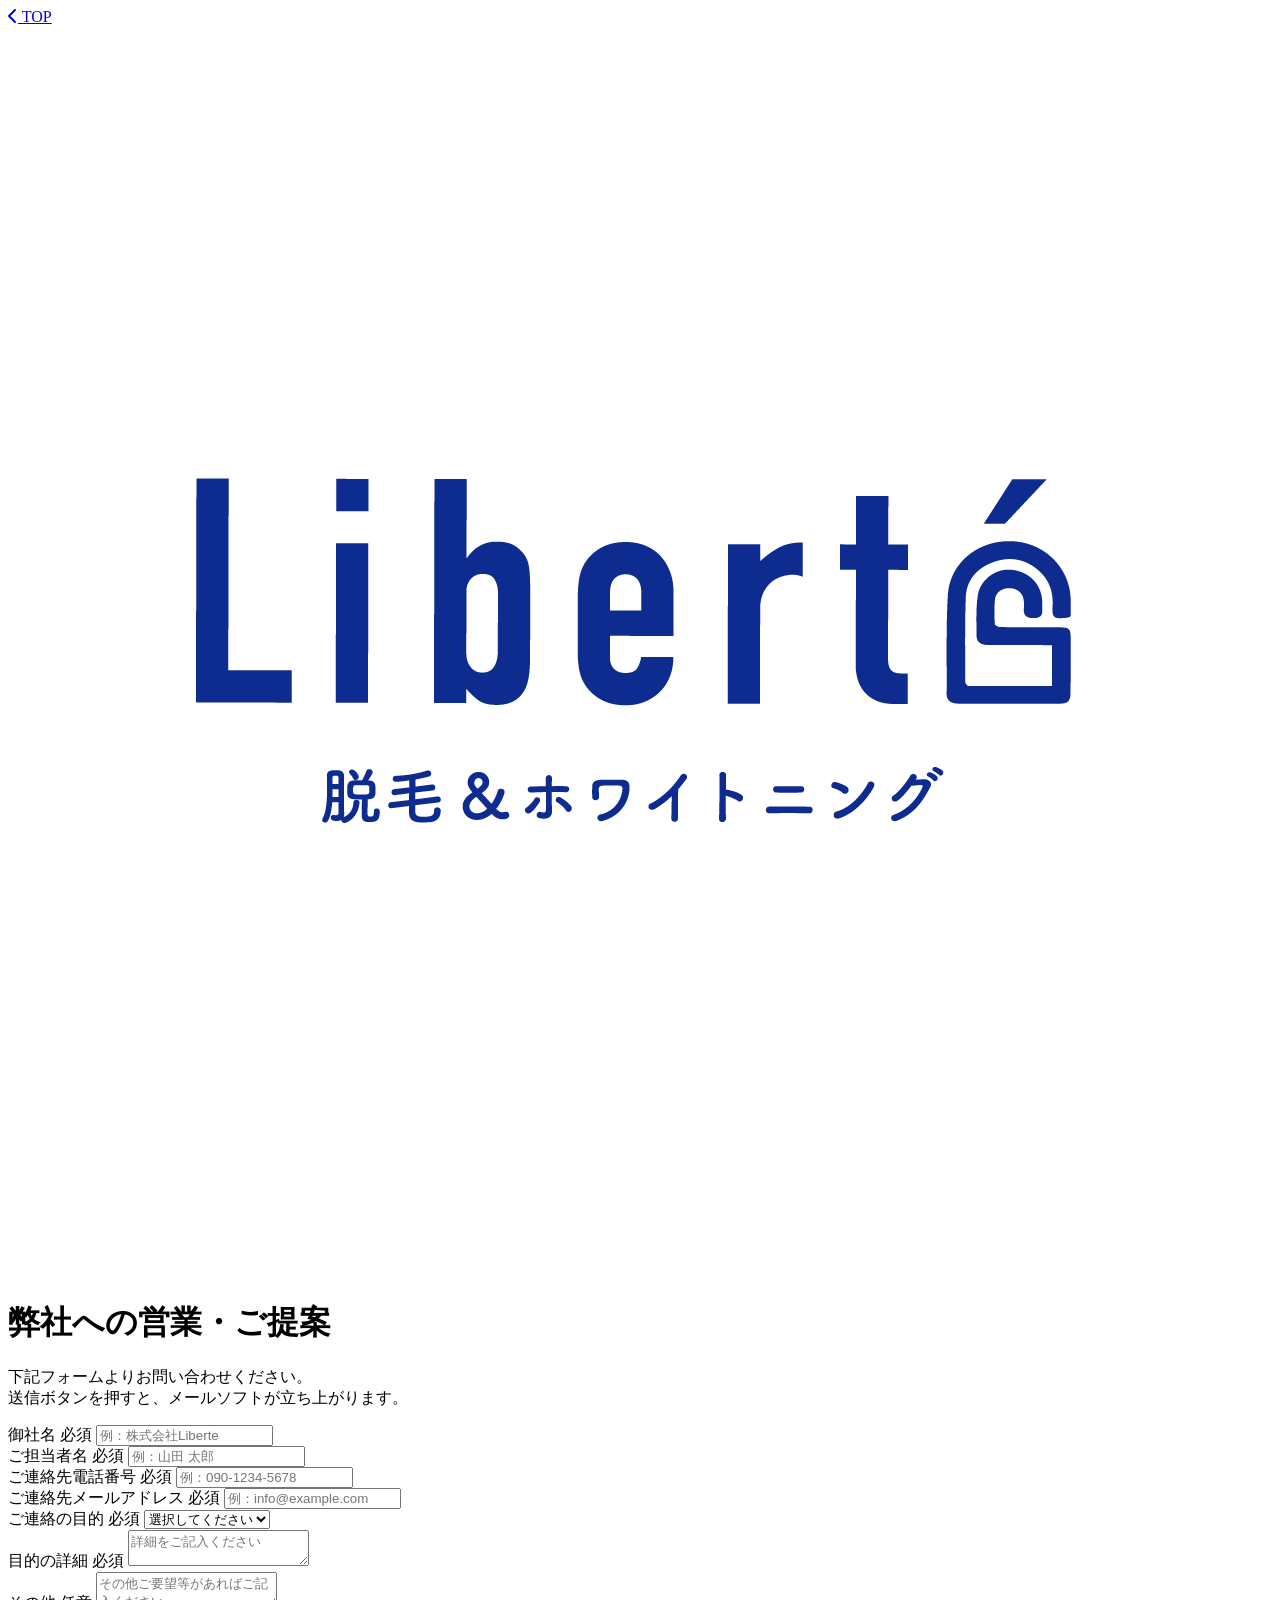
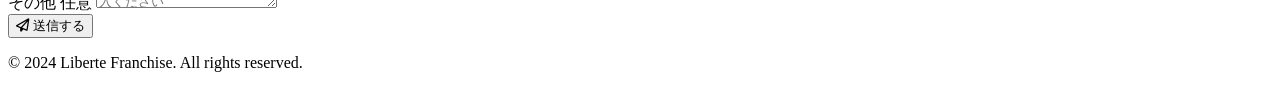
==== contact.html @ bc68806a "Add files via upload" ====
<!DOCTYPE html>
<html lang="ja">
<head>
  <meta charset="UTF-8" />
  <meta name="viewport" content="width=device-width, initial-scale=1.0" />
  <meta name="description" content="Liberte 営業・ご提案・お問い合わせフォーム" />
  <title>お問い合わせ | Liberte FC</title>
  <link rel="stylesheet" href="https://cdnjs.cloudflare.com/ajax/libs/font-awesome/6.4.0/css/all.min.css" />
  <link rel="stylesheet" href="contact.css" />
</head>
<body>

  <!-- Header -->
  <header class="contact-header">
    <a href="index.html" class="back-btn">
      <i class="fa-solid fa-chevron-left"></i> TOP
    </a>
    <img src="images/logo.png" alt="Liberte ロゴ" class="header-logo" />
  </header>

  <!-- Main -->
  <main class="contact-container">
    <h1 class="page-title">弊社への営業・ご提案</h1>
    <p class="page-desc">
      下記フォームよりお問い合わせください。<br>
      送信ボタンを押すと、メールソフトが立ち上がります。
    </p>

    <!-- Form -->
    <form class="contact-form" action="mailto:info@4410-corp.jp" method="post" enctype="text/plain">
      
      <!-- 御社名 -->
      <div class="form-group">
        <label class="form-label" for="company">
          御社名 <span class="required-badge">必須</span>
        </label>
        <input type="text" id="company" name="御社名" class="form-input" placeholder="例：株式会社Liberte" required />
      </div>

      <!-- ご担当者名 -->
      <div class="form-group">
        <label class="form-label" for="name">
          ご担当者名 <span class="required-badge">必須</span>
        </label>
        <input type="text" id="name" name="ご担当者名" class="form-input" placeholder="例：山田 太郎" required />
      </div>

      <!-- 電話番号 -->
      <div class="form-group">
        <label class="form-label" for="phone">
          ご連絡先電話番号 <span class="required-badge">必須</span>
        </label>
        <input type="tel" id="phone" name="ご連絡先電話番号" class="form-input" placeholder="例：090-1234-5678" required />
      </div>

      <!-- メールアドレス -->
      <div class="form-group">
        <label class="form-label" for="email">
          ご連絡先メールアドレス <span class="required-badge">必須</span>
        </label>
        <input type="email" id="email" name="ご連絡先メールアドレス" class="form-input" placeholder="例：info@example.com" required />
      </div>

      <!-- ご連絡の目的 -->
      <div class="form-group">
        <label class="form-label" for="purpose">
          ご連絡の目的 <span class="required-badge">必須</span>
        </label>
        <select id="purpose" name="ご連絡の目的" class="form-select" required>
          <option value="" disabled selected>選択してください</option>
          <option value="営業">営業</option>
          <option value="提案">ご提案</option>
          <option value="問い合わせ">お問い合わせ</option>
          <option value="その他">その他</option>
        </select>
      </div>

      <!-- 目的の詳細 -->
      <div class="form-group">
        <label class="form-label" for="details">
          目的の詳細 <span class="required-badge">必須</span>
        </label>
        <textarea id="details" name="目的の詳細" class="form-textarea" placeholder="詳細をご記入ください" required></textarea>
      </div>

      <!-- その他 -->
      <div class="form-group">
        <label class="form-label" for="other">
          その他 <span class="optional-badge">任意</span>
        </label>
        <textarea id="other" name="その他" class="form-textarea" placeholder="その他ご要望等があればご記入ください"></textarea>
      </div>

      <!-- Submit Button -->
      <button type="submit" class="submit-btn">
        <i class="fa-regular fa-paper-plane"></i> 送信する
      </button>

    </form>
  </main>

  <!-- Footer -->
  <footer class="contact-footer">
    <p class="footer-text">© 2024 Liberte Franchise. All rights reserved.</p>
  </footer>

</body>
</html>
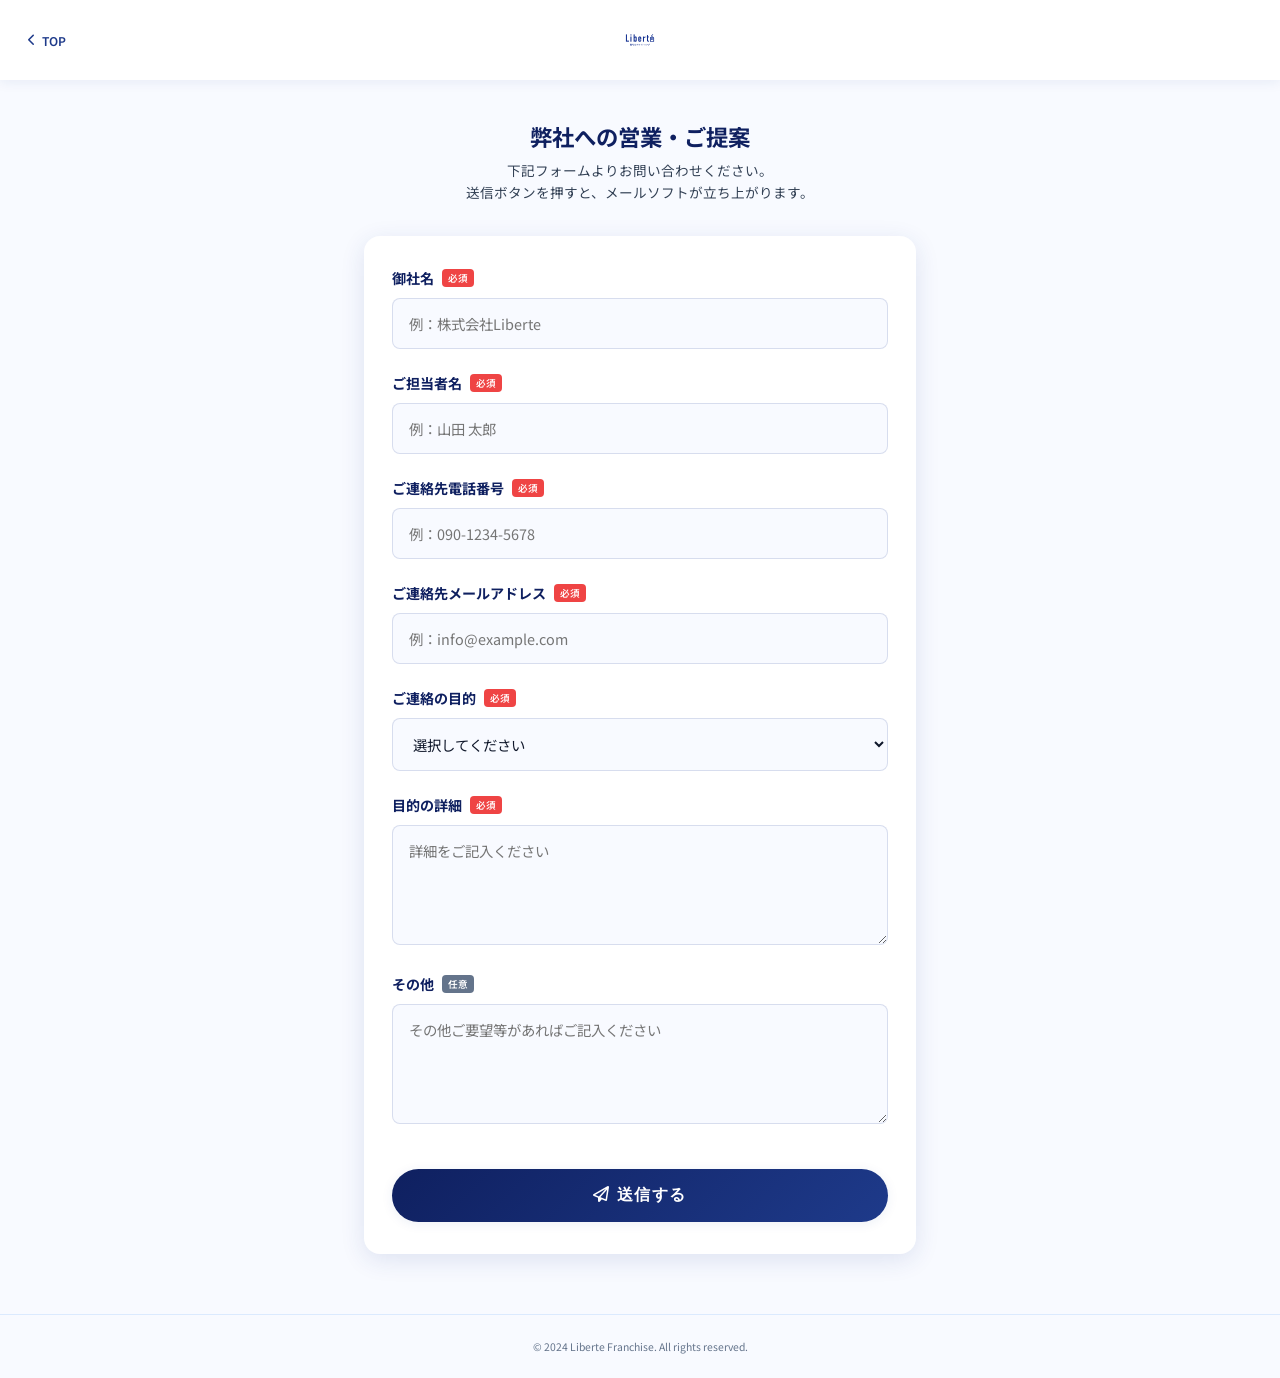
==== commit 458d3206: "Implement form submission handling with JavaScript Added JavaScript to handle form submission and cr" ====
--- a/contact.html
+++ b/contact.html
@@ -27,7 +27,7 @@
     </p>
 
     <!-- Form -->
-    <form class="contact-form" action="mailto:info@4410-corp.jp" method="post" enctype="text/plain">
+    <form class="contact-form" id="contactForm">
       
       <!-- 御社名 -->
       <div class="form-group">
@@ -104,5 +104,33 @@
     <p class="footer-text">© 2024 Liberte Franchise. All rights reserved.</p>
   </footer>
 
+  <script>
+    document.getElementById('contactForm').addEventListener('submit', function(e) {
+      e.preventDefault(); // デフォルトのフォーム送信をキャンセル
+      
+      const company = document.getElementById('company').value || '';
+      const name = document.getElementById('name').value || '';
+      const phone = document.getElementById('phone').value || '';
+      const email = document.getElementById('email').value || '';
+      const purpose = document.getElementById('purpose').value || '';
+      const details = document.getElementById('details').value || '';
+      const other = document.getElementById('other').value || '';
+
+      // 件名と本文を作成
+      const subject = `【お問い合わせ】${company} ${name}様より`;
+      let body = `下記の内容でお問い合わせを受け付けました。\n\n`;
+      body += `【御社名】\n${company}\n\n`;
+      body += `【ご担当者名】\n${name}\n\n`;
+      body += `【ご連絡先電話番号】\n${phone}\n\n`;
+      body += `【ご連絡先メールアドレス】\n${email}\n\n`;
+      body += `【ご連絡の目的】\n${purpose}\n\n`;
+      body += `【目的の詳細】\n${details}\n\n`;
+      body += `【その他】\n${other}\n`;
+
+      // mailtoリンクを構築してリダイレクト（文字化けとセキュリティ警告を防止）
+      const mailtoUrl = `mailto:info@4410-corp.jp?subject=${encodeURIComponent(subject)}&body=${encodeURIComponent(body)}`;
+      window.location.href = mailtoUrl;
+    });
+  </script>
 </body>
 </html>
--- a/contact.css
+++ b/contact.css
@@ -0,0 +1,205 @@
+/* ==========================================
+   Liberte Contact Site - contact.css
+   ========================================== */
+
+@import url('https://fonts.googleapis.com/css2?family=Noto+Sans+JP:wght@300;400;500;700;900&family=Inter:wght@300;400;500;600;700&display=swap');
+
+:root {
+  --navy:        #1e3a8a;
+  --navy-dark:   #0f2060;
+  --navy-mid:    #2c4fb5;
+  --navy-light:  #3b5fc0;
+  --sky:         #dbeafe;
+  --sky-light:   #eff6ff;
+  --white:       #ffffff;
+  --off-white:   #f8faff;
+  --text-dark:   #0f172a;
+  --text-mid:    #334155;
+  --text-soft:   #64748b;
+  --danger:      #ef4444;
+
+  --shadow-sm:   0 2px 12px rgba(30,58,138,0.08);
+  --shadow-md:   0 6px 24px rgba(30,58,138,0.12);
+  --radius:      16px;
+  --radius-sm:   8px;
+
+  --max-w:       600px;
+}
+
+*, *::before, *::after { box-sizing: border-box; margin: 0; padding: 0; }
+
+body {
+  font-family: 'Noto Sans JP', 'Inter', sans-serif;
+  background: var(--off-white);
+  color: var(--text-dark);
+  min-height: 100vh;
+  display: flex;
+  flex-direction: column;
+  align-items: center;
+}
+
+/* Header */
+.contact-header {
+  width: 100%;
+  background: var(--white);
+  padding: 20px 24px;
+  display: flex;
+  justify-content: center;
+  align-items: center;
+  box-shadow: var(--shadow-sm);
+  position: relative;
+  z-index: 10;
+}
+
+.header-logo {
+  height: 40px;
+  width: auto;
+}
+
+/* Back Button */
+.back-btn {
+  position: absolute;
+  left: 16px;
+  display: flex;
+  align-items: center;
+  gap: 6px;
+  color: var(--navy);
+  text-decoration: none;
+  font-size: 0.75rem;
+  font-weight: 600;
+  padding: 8px 12px;
+  border-radius: 40px;
+  transition: all 0.2s ease;
+}
+
+.back-btn:hover {
+  background: var(--sky-light);
+}
+
+/* Main Container */
+.contact-container {
+  width: 100%;
+  max-width: var(--max-w);
+  padding: 40px 24px 60px;
+  flex: 1;
+}
+
+.page-title {
+  font-size: 1.4rem;
+  font-weight: 700;
+  color: var(--navy-dark);
+  text-align: center;
+  margin-bottom: 8px;
+}
+
+.page-desc {
+  font-size: 0.85rem;
+  color: var(--text-mid);
+  text-align: center;
+  margin-bottom: 32px;
+  line-height: 1.6;
+}
+
+/* Form Styles */
+.contact-form {
+  background: var(--white);
+  padding: 32px 28px;
+  border-radius: var(--radius);
+  box-shadow: var(--shadow-md);
+}
+
+.form-group {
+  margin-bottom: 24px;
+}
+
+.form-label {
+  display: flex;
+  align-items: center;
+  gap: 8px;
+  font-size: 0.88rem;
+  font-weight: 700;
+  color: var(--navy-dark);
+  margin-bottom: 10px;
+}
+
+.required-badge {
+  background: var(--danger);
+  color: var(--white);
+  font-size: 0.6rem;
+  padding: 2px 6px;
+  border-radius: 4px;
+  font-weight: 600;
+}
+
+.optional-badge {
+  background: var(--text-soft);
+  color: var(--white);
+  font-size: 0.6rem;
+  padding: 2px 6px;
+  border-radius: 4px;
+  font-weight: 600;
+}
+
+.form-input,
+.form-select,
+.form-textarea {
+  width: 100%;
+  padding: 14px 16px;
+  font-size: 0.9rem;
+  font-family: inherit;
+  color: var(--text-dark);
+  border: 1.5px solid rgba(30,58,138,0.15);
+  border-radius: var(--radius-sm);
+  background: var(--off-white);
+  transition: all 0.2s ease;
+}
+
+.form-input:focus,
+.form-select:focus,
+.form-textarea:focus {
+  outline: none;
+  border-color: var(--navy-light);
+  background: var(--white);
+  box-shadow: 0 0 0 3px rgba(59,95,192,0.1);
+}
+
+.form-textarea {
+  resize: vertical;
+  min-height: 120px;
+}
+
+/* Submit Button */
+.submit-btn {
+  width: 100%;
+  padding: 16px;
+  background: linear-gradient(135deg, var(--navy-dark) 0%, var(--navy) 100%);
+  color: var(--white);
+  border: none;
+  border-radius: 40px;
+  font-size: 1rem;
+  font-weight: 700;
+  letter-spacing: 0.1em;
+  cursor: pointer;
+  box-shadow: var(--shadow-sm);
+  transition: all 0.2s ease;
+  margin-top: 16px;
+}
+
+.submit-btn:hover {
+  transform: translateY(-2px);
+  box-shadow: var(--shadow-md);
+  background: linear-gradient(135deg, var(--navy) 0%, var(--navy-mid) 100%);
+}
+
+/* Footer */
+.contact-footer {
+  width: 100%;
+  text-align: center;
+  padding: 24px;
+  border-top: 1px solid var(--sky);
+}
+
+.footer-text {
+  font-size: 0.65rem;
+  color: var(--text-soft);
+}
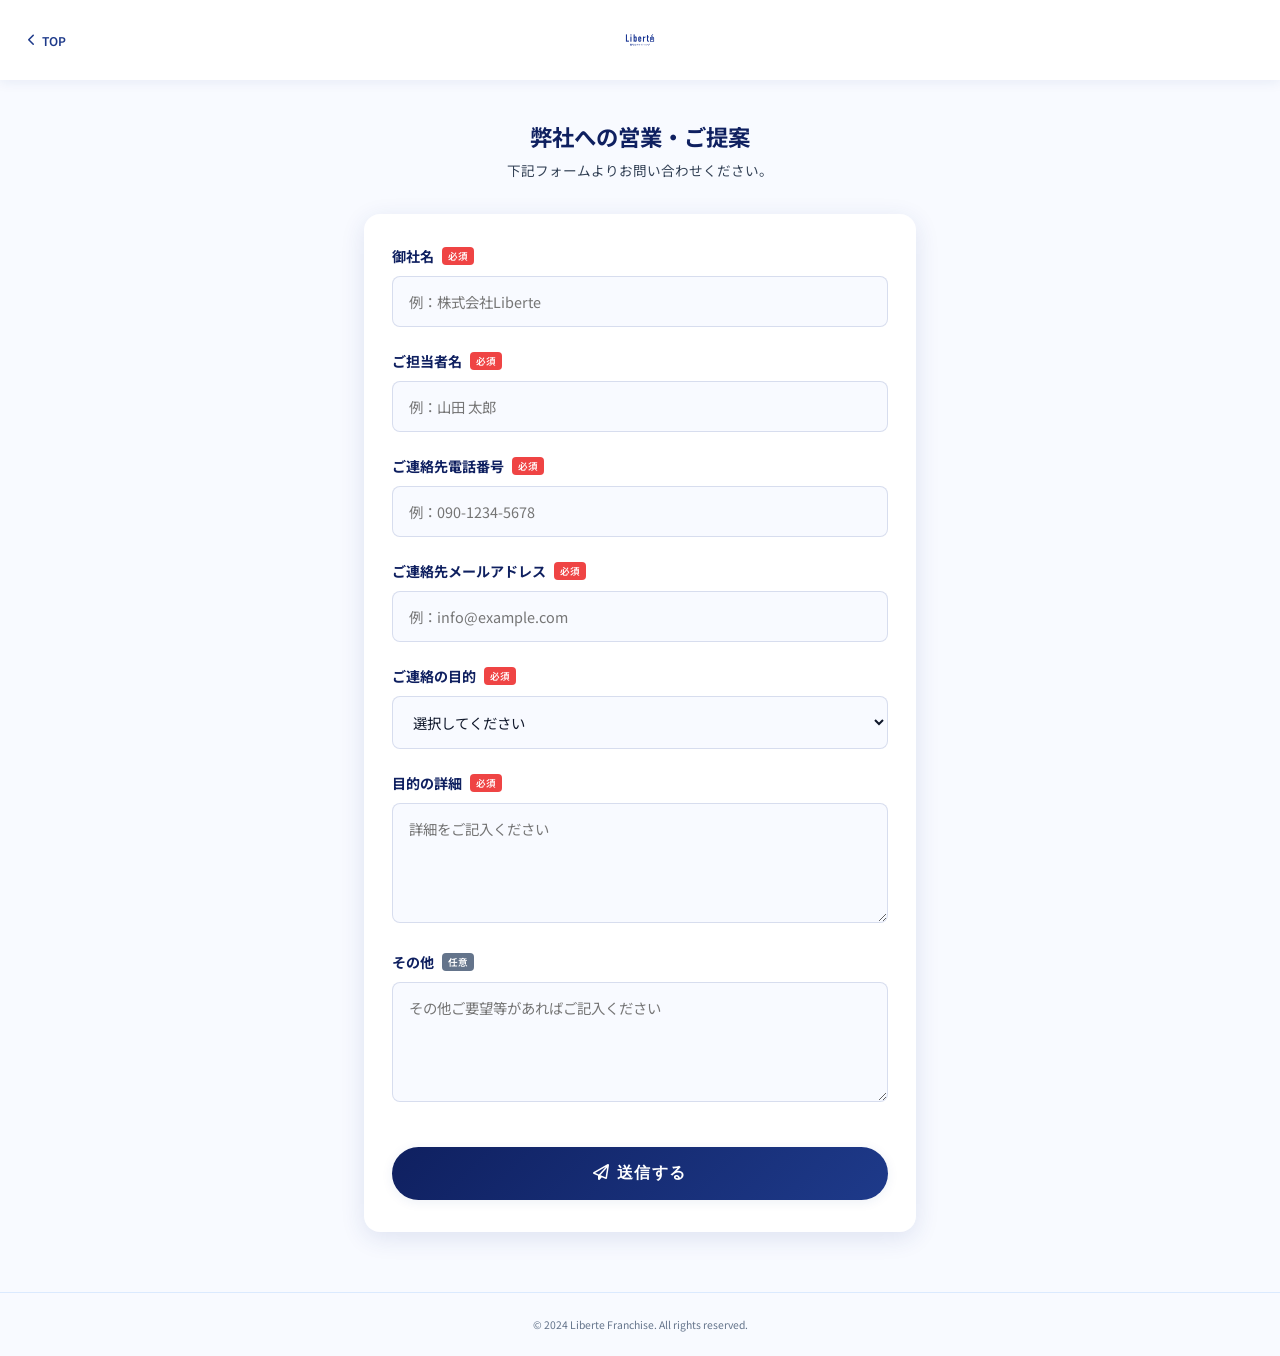
==== commit 4bcb8c32: "Update contact form submission to use Formspree" ====
--- a/contact.html
+++ b/contact.html
@@ -22,8 +22,7 @@
   <main class="contact-container">
     <h1 class="page-title">弊社への営業・ご提案</h1>
     <p class="page-desc">
-      下記フォームよりお問い合わせください。<br>
-      送信ボタンを押すと、メールソフトが立ち上がります。
+      下記フォームよりお問い合わせください。
     </p>
 
     <!-- Form -->
@@ -105,31 +104,57 @@
   </footer>
 
   <script>
-    document.getElementById('contactForm').addEventListener('submit', function(e) {
+    document.getElementById('contactForm').addEventListener('submit', async function(e) {
       e.preventDefault(); // デフォルトのフォーム送信をキャンセル
       
-      const company = document.getElementById('company').value || '';
-      const name = document.getElementById('name').value || '';
-      const phone = document.getElementById('phone').value || '';
-      const email = document.getElementById('email').value || '';
-      const purpose = document.getElementById('purpose').value || '';
-      const details = document.getElementById('details').value || '';
-      const other = document.getElementById('other').value || '';
+      const form = e.target;
+      const btn = form.querySelector('.submit-btn');
+      const originalBtnHtml = btn.innerHTML;
 
-      // 件名と本文を作成
-      const subject = `【お問い合わせ】${company} ${name}様より`;
-      let body = `下記の内容でお問い合わせを受け付けました。\n\n`;
-      body += `【御社名】\n${company}\n\n`;
-      body += `【ご担当者名】\n${name}\n\n`;
-      body += `【ご連絡先電話番号】\n${phone}\n\n`;
-      body += `【ご連絡先メールアドレス】\n${email}\n\n`;
-      body += `【ご連絡の目的】\n${purpose}\n\n`;
-      body += `【目的の詳細】\n${details}\n\n`;
-      body += `【その他】\n${other}\n`;
+      // ボタンをローディング状態にする
+      btn.innerHTML = '<i class="fa-solid fa-spinner fa-spin"></i> 送信中...';
+      btn.disabled = true;
+      btn.style.opacity = '0.7';
 
-      // mailtoリンクを構築してリダイレクト（文字化けとセキュリティ警告を防止）
-      const mailtoUrl = `mailto:info@4410-corp.jp?subject=${encodeURIComponent(subject)}&body=${encodeURIComponent(body)}`;
-      window.location.href = mailtoUrl;
+      // =========================================================
+      // 👇 ここに外部フォームサービス（Formspreeなど）のURLを設定します 👇
+      // 例: const endpoint = 'https://formspree.io/f/xxxxxxxx';
+      // =========================================================
+      const endpoint = 'https://formspree.io/f/xbdqpqkk';
+      
+      const formData = new FormData(form);
+
+      try {
+        if (!endpoint) {
+          alert('【開発者からのメッセージ】\n裏側で直接メールを送信するには、Formspreeなどの外部フォームサービスのエンドポイントURLの設定が必要です。\n（ブラウザの仕様上、HTML単体での直接メール送信はできません）');
+          btn.innerHTML = originalBtnHtml;
+          btn.disabled = false;
+          btn.style.opacity = '1';
+          return;
+        }
+
+        const response = await fetch(endpoint, {
+          method: 'POST',
+          body: formData,
+          headers: {
+            'Accept': 'application/json'
+          }
+        });
+
+        if (response.ok) {
+          alert('お問い合わせを送信しました！\n（実際はここに「送信完了画面」を出すなどのアレンジも可能です）');
+          form.reset(); // フォームを空にする
+        } else {
+          alert('送信に失敗しました。時間をおいて再度お試しください。');
+        }
+      } catch (error) {
+        alert('エラーが発生しました。通信環境をご確認ください。');
+      } finally {
+        // ボタンを元の状態に戻す
+        btn.innerHTML = originalBtnHtml;
+        btn.disabled = false;
+        btn.style.opacity = '1';
+      }
     });
   </script>
 </body>
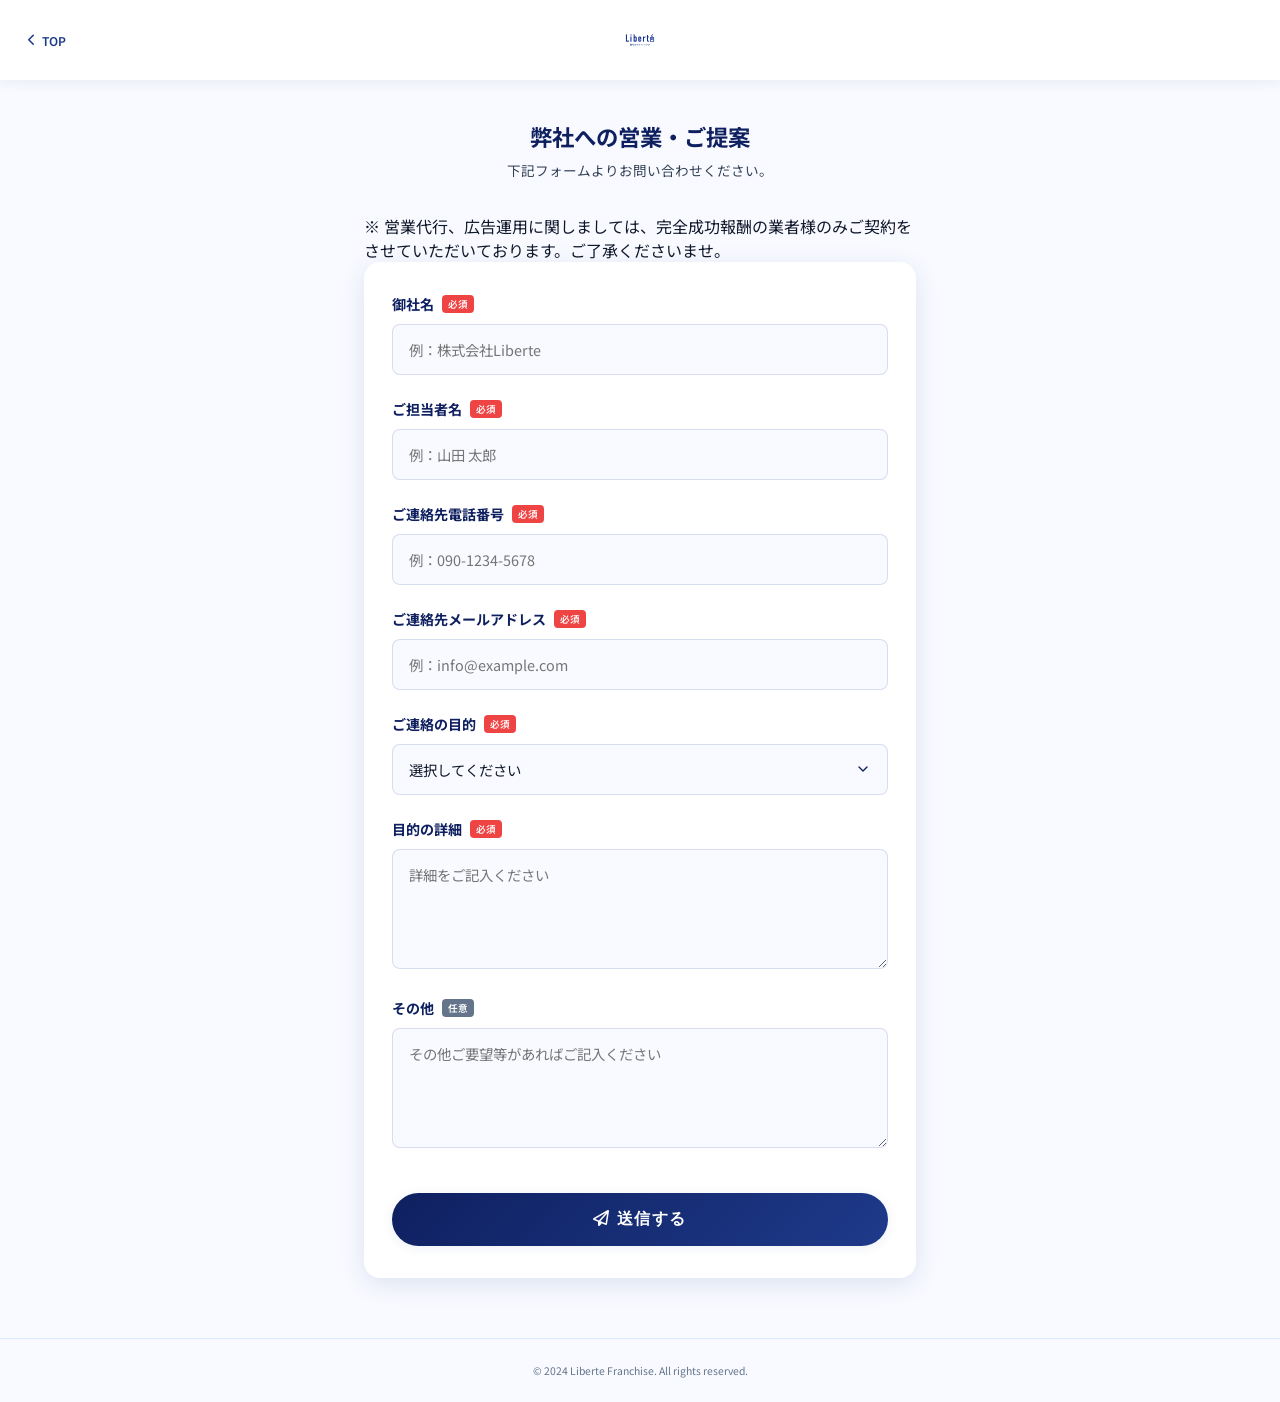
==== commit 652c1e7d: "Add contact notice for contract conditions Added a notice regarding contract conditions for sales ag" ====
--- a/contact.html
+++ b/contact.html
@@ -23,6 +23,10 @@
     <h1 class="page-title">弊社への営業・ご提案</h1>
     <p class="page-desc">
       下記フォームよりお問い合わせください。
+    </p>
+
+    <p class="contact-notice">
+      ※ 営業代行、広告運用に関しましては、完全成功報酬の業者様のみご契約をさせていただいております。ご了承くださいませ。
     </p>
 
     <!-- Form -->
--- a/contact.css
+++ b/contact.css
@@ -154,6 +154,18 @@
   transition: all 0.2s ease;
 }
 
+.form-select {
+  appearance: none;
+  -webkit-appearance: none;
+  -moz-appearance: none;
+  background-image: url("data:image/svg+xml;charset=UTF-8,%3csvg xmlns='http://www.w3.org/2000/svg' viewBox='0 0 24 24' fill='none' stroke='%230f2060' stroke-width='2' stroke-linecap='round' stroke-linejoin='round'%3e%3cpolyline points='6 9 12 15 18 9'%3e%3c/polyline%3e%3c/svg%3e");
+  background-repeat: no-repeat;
+  background-position: right 16px center;
+  background-size: 16px;
+  padding-right: 40px;
+  cursor: pointer;
+}
+
 .form-input:focus,
 .form-select:focus,
 .form-textarea:focus {
